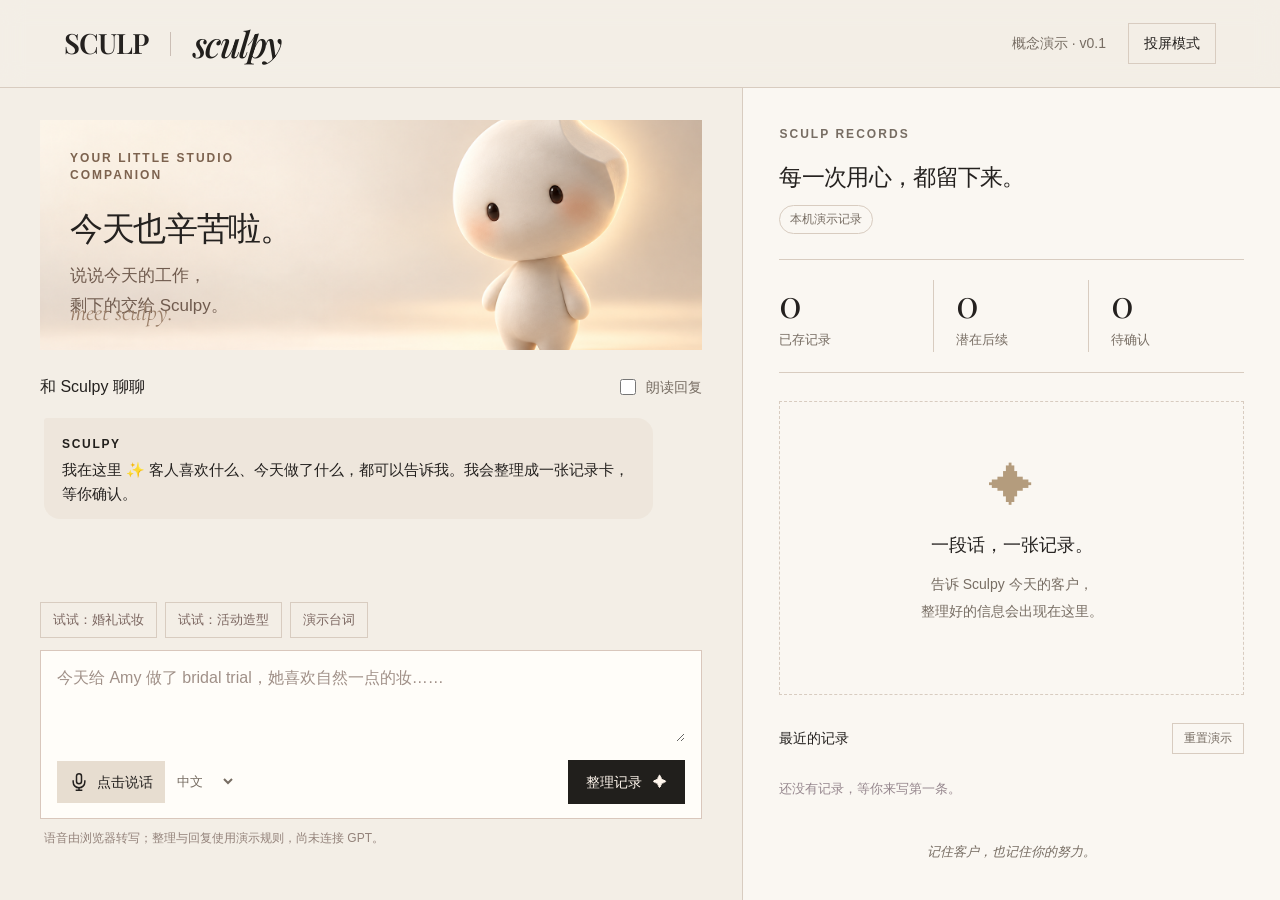
==== index.html @ 555a1225 "Build single-page Sculpy voice demo in SCULP Studio style" ====
<!doctype html>
<html lang="zh-CN">
<head>
  <meta charset="UTF-8"><meta name="viewport" content="width=device-width, initial-scale=1">
  <meta name="theme-color" content="#722f46">
  <title>Sculpy · SCULP 的小助手</title>
  <meta name="description" content="和 Sculpy 说说今天的工作，一起记住每一次用心。SCULP 内部概念演示。">
  <link rel="icon" href="favicon.svg" type="image/svg+xml">
  <link rel="stylesheet" href="styles.css">
  <script src="parser.js" defer></script><script src="app.js" defer></script>
</head>
<body>
  <header class="topbar">
    <a class="brand" href="./" aria-label="Sculpy 首页">SCULP<span class="brand-line"></span><span class="brand-name">sculpy</span></a>
    <div class="header-tools"><span class="demo-label">概念演示 · v0.1</span><button id="presentation" class="quiet">投屏模式</button></div>
  </header>
  <main class="workspace">
    <section class="assistant-side" aria-label="与 Sculpy 对话">
      <div class="welcome">
        <img src="assets/sculpy.png" alt="奶油色的小精灵 Sculpy" class="character" width="1672" height="941">
        <div class="welcome-copy"><span class="eyebrow">YOUR LITTLE STUDIO COMPANION</span><h1>今天也辛苦啦。</h1><p>说说今天的工作，<br>剩下的交给 Sculpy。</p></div>
        <span class="image-caption">meet sculpy.</span>
      </div>
      <div class="chat-wrap">
        <div class="section-heading"><h2>和 Sculpy 聊聊</h2><label class="voice-option"><input type="checkbox" id="speak"> 朗读回复</label></div>
        <div id="messages" class="messages" role="log" aria-live="polite"><div class="message assistant"><span class="speaker">SCULPY</span><p>我在这里 ✨ 客人喜欢什么、今天做了什么，都可以告诉我。我会整理成一张记录卡，等你确认。</p></div></div>
        <div class="examples"><button data-example="bridal">试试：婚礼试妆</button><button data-example="event">试试：活动造型</button><button id="guide-button">演示台词</button></div>
        <form id="chat-form" class="composer">
          <label class="sr-only" for="input">工作记录</label><textarea id="input" placeholder="今天给 Amy 做了 bridal trial，她喜欢自然一点的妆……" rows="3" maxlength="4000"></textarea>
          <div class="composer-actions"><div class="record-controls"><button type="button" id="mic" class="mic" aria-label="开始语音输入"><svg viewBox="0 0 24 24" width="20" height="20" fill="none" stroke="currentColor" stroke-width="1.8" aria-hidden="true"><rect x="9" y="2" width="6" height="12" rx="3"/><path d="M5 10v2a7 7 0 0 0 14 0v-2M12 19v3M8 22h8"/></svg><span id="mic-label">点击说话</span></button><select id="language" aria-label="语音识别语言"><option value="zh-CN">中文</option><option value="en-CA">English</option></select></div><button type="submit" id="send" class="primary">整理记录 <span aria-hidden="true">✦</span></button></div>
        </form>
        <p id="status" class="status" role="status">语音由浏览器转写；整理与回复使用演示规则，尚未连接 GPT。</p>
      </div>
    </section>
    <aside class="records-side" aria-label="工作记录预览">
      <div class="record-top"><div><span class="eyebrow">SCULP RECORDS</span><h2>每一次用心，都留下来。</h2></div><span class="local-badge">本机演示记录</span></div>
      <div class="metrics"><div><strong id="count">0</strong><span>已存记录</span></div><div><strong id="followup-count">0</strong><span>潜在后续</span></div><div><strong id="draft-count">0</strong><span>待确认</span></div></div>
      <div id="empty" class="empty"><span class="empty-symbol" aria-hidden="true">✦</span><h3>一段话，一张记录。</h3><p>告诉 Sculpy 今天的客户，<br>整理好的信息会出现在这里。</p></div>
      <form id="record-form" class="record-card" hidden>
        <div class="card-heading"><span id="record-state" class="record-state">待你确认</span><span id="record-number">WORK LOG</span></div>
        <label class="field name-field">客户姓名<input id="customer" required maxlength="100" placeholder="请输入客户姓名"></label>
        <div class="field-grid"><label class="field">服务项目<select id="service"><option value="">待补充</option><option>Bridal Trial</option><option>Wedding-day Styling</option><option>Event Styling</option><option>Photoshoot Styling</option><option>Personal Styling</option></select></label><label class="field">负责人<select id="staff"><option>Miranda</option><option>Yuki</option><option>Mira</option><option>Angelina</option><option>Elaine</option><option>Giselle</option><option>其他</option></select></label><label class="field">服务日期<input type="date" id="service-date" required></label><label class="field">婚礼日期<input type="date" id="wedding-date"></label></div>
        <label class="field">客户偏好<textarea id="preferences" rows="2" placeholder="没有提到的内容，留空即可" maxlength="1000"></textarea></label>
        <label class="field">潜在后续<textarea id="needs" rows="2" placeholder="例如：妈妈造型、公司年会" maxlength="1000"></textarea></label>
        <details class="original"><summary>查看原始输入</summary><p id="raw-text"></p></details>
        <p id="missing" class="missing"></p>
        <button id="save" type="submit" class="save">确认并保存</button>
        <p class="save-note">保存在当前浏览器，不会写入公司后台。</p>
      </form>
      <div class="history-heading"><h3>最近的记录</h3><button id="reset" class="quiet light">重置演示</button></div><div id="history" class="history"><p class="history-empty">还没有记录，等你来写第一条。</p></div>
      <p class="records-footer">记住客户，也记住你的努力。</p>
    </aside>
  </main>
  <dialog id="guide"><div class="dialog-heading"><h2>现场可以这样说</h2><button id="close-guide" class="quiet">关闭</button></div><p class="guide-script">“Sculpy，今天给 Amy 做了 bridal trial，她喜欢自然一点的妆，眼妆不要太重。婚礼是 2026 年 11 月 8 号，她妈妈可能也要做造型。”</p><ol><li>点「点击说话」，首次使用允许麦克风。</li><li>说完再点一次，检查转写后点「整理记录」。</li><li>确认右侧信息，再点「确认并保存」。</li></ol><p>麦克风不可用时，点「试试：婚礼试妆」使用示例文字。Chrome 桌面版优先；语音识别可能需要网络。识别内容可能由浏览器供应商处理。</p><p class="guide-limit">这是一款预设概念 Demo：真实语音转写 + 演示规则整理 + 本机保存。请使用虚构客户资料；没有员工登录、图片识别、GPT 或公司数据库连接。</p></dialog>
  <div id="toast" class="toast" role="status" hidden></div>
</body></html>
---- styles.css ----
@import url('https://fonts.googleapis.com/css2?family=Playfair+Display:wght@500;600&family=Cormorant+Garamond:ital,wght@0,500;1,500&display=swap');
:root{--wine:#211f1c;--ink:#24211f;--muted:#776d63;--cream:#f3eee6;--line:#d8ccc0;--serif:'Playfair Display',Georgia,'Times New Roman',serif}*{box-sizing:border-box}body{margin:0;background:var(--cream);color:var(--ink);font-family:Arial,Helvetica,sans-serif;font-size:16px;line-height:1.6}button,input,textarea,select{font:inherit}button{cursor:pointer}button:disabled{cursor:wait;opacity:.55}button:focus-visible,a:focus-visible,summary:focus-visible{outline:3px solid #c88957;outline-offset:4px}input:focus-visible,textarea:focus-visible,select:focus-visible{outline:2px solid #b88765;outline-offset:2px}button{transition:background .2s,transform .2s}.topbar{height:88px;padding:0 5vw;display:flex;justify-content:space-between;align-items:center;border-bottom:1px solid var(--line)}.brand{display:flex;align-items:center;gap:22px;text-decoration:none;color:var(--ink);font-family:var(--serif);font-size:28px;letter-spacing:.14em}.brand-line{height:24px;width:1px;background:#cbbeb5}.brand-name{font-style:italic;letter-spacing:-.05em;font-size:36px;color:var(--wine)}.header-tools{display:flex;align-items:center;gap:22px}.demo-label{font-size:14px;color:var(--muted)}.quiet{border:1px solid var(--line);background:transparent;border-radius:30px;padding:8px 15px;font-size:14px;color:var(--ink)}.quiet:hover{background:#eee4da}.workspace{max-width:1500px;margin:auto;display:grid;grid-template-columns:minmax(0,1.16fr) minmax(380px,.84fr);min-height:calc(100vh - 88px)}.assistant-side{padding:32px 40px 28px;min-width:0}.welcome{height:280px;border-radius:16px;overflow:hidden;position:relative;background:#efe1d0}.character{width:100%;height:100%;display:block;object-fit:cover;object-position:center}.welcome-copy{position:absolute;top:42px;left:30px;max-width:55%}.eyebrow{font-size:12px;letter-spacing:.17em;font-weight:600;line-height:1.4;display:block}.welcome-copy .eyebrow{font-size:11px;color:#7c624e;max-width:220px}.welcome h1{font-size:clamp(25px,2.6vw,36px);line-height:1.35;font-weight:500;margin:20px 0 12px;letter-spacing:-.04em}.welcome p{font-size:17px;line-height:1.8;margin:0;color:#705b4e}.image-caption{position:absolute;bottom:18px;left:30px;color:#9a7e68;font-size:24px;font-family:var(--serif);font-style:italic}.chat-wrap{padding-top:24px}.section-heading{display:flex;justify-content:space-between;align-items:center;gap:16px}.section-heading h2{font-size:16px;font-weight:500;margin:0}.voice-option{font-size:14px;color:var(--muted);display:flex;align-items:center;gap:7px}.voice-option input{accent-color:var(--wine);width:16px;height:16px}.messages{height:190px;overflow:auto;padding:18px 4px 8px;scroll-behavior:smooth}.message{max-width:93%;padding:13px 18px;border-radius:14px;margin-bottom:12px;font-size:15px}.message p{margin:3px 0 0;white-space:pre-wrap;overflow-wrap:anywhere}.speaker{font-size:11px;font-weight:600;letter-spacing:.14em;color:var(--wine)}.assistant{background:#f1e8e2;border-radius:3px 16px 16px 16px}.user{margin-left:auto;background:var(--wine);color:#fff6ed;border-radius:16px 3px 16px 16px}.user .speaker{color:#e5c7cf}.examples{display:flex;gap:8px;flex-wrap:wrap;margin:12px 0}.examples button{font-size:13px;padding:7px 12px;border:1px solid var(--line);background:transparent;color:#7b6660;border-radius:24px}.examples button:hover{background:#efe3da}.composer{border:1px solid #d9c7bc;background:#fffdf9;border-radius:18px;padding:14px 16px;box-shadow:0 4px 16px #5c322606}.composer textarea{border:0;background:transparent;color:var(--ink);width:100%;resize:vertical;min-height:65px;max-height:200px;line-height:1.6;font-size:16px;padding:0}.composer textarea:focus{outline:0}.composer:focus-within{border-color:var(--wine);box-shadow:0 0 0 2px #722f4610}textarea::placeholder{color:#a09088}.composer-actions{display:flex;justify-content:space-between;align-items:center;gap:10px;margin-top:10px}.record-controls{display:flex;gap:8px;align-items:center}.mic{display:flex;align-items:center;gap:8px;border:0;background:#f1e7df;border-radius:12px;padding:10px 12px;color:var(--wine);font-size:14px}.mic.active{background:var(--wine);color:white;animation:pulse 1.5s infinite}.record-controls select{background:transparent;border:0;color:var(--muted);font-size:13px;max-width:83px}.primary{background:var(--wine);color:#fff6ed;border:0;border-radius:12px;padding:11px 18px;font-size:14px}.primary span{margin-left:8px}.primary:hover{background:#5f2339}.status{font-size:12px;color:#93827a;margin:10px 4px 0;min-height:20px}.status.error{color:#a63342}.records-side{background:#312c30;color:#faf4ee;padding:38px 36px 28px;min-width:0}.record-top .eyebrow{color:#c7aaa9}.record-top h2{font-size:23px;line-height:1.5;font-weight:400;letter-spacing:-.03em;margin:16px 0 12px}.local-badge{display:inline-block;font-size:12px;color:#c8b8b8;padding:4px 10px;border:1px solid #635055;border-radius:30px}.metrics{display:grid;grid-template-columns:repeat(3,1fr);margin:25px 0 28px;padding:20px 0;border-top:1px solid #51454b;border-bottom:1px solid #51454b}.metrics div{border-right:1px solid #51454b;padding-left:22px}.metrics div:first-child{padding-left:0}.metrics div:last-child{border:0}.metrics strong{display:block;font-family:var(--serif);font-size:38px;font-weight:400;line-height:1.2}.metrics span{font-size:13px;color:#b7a9ac}.empty{text-align:center;border:1px dashed #66545b;border-radius:16px;padding:45px 15px 50px;min-height:294px;color:#c4b4b7}.empty-symbol{font-size:45px;color:#c69caa;font-family:var(--serif)}.empty h3{font-size:18px;font-weight:400;color:#eee0dd;margin:12px 0}.empty p{font-size:14px;margin:0;line-height:1.9}.record-card{background:#fffaf5;color:var(--ink);border-radius:16px;padding:22px;animation:appear .4s ease;box-shadow:0 15px 35px #0002}.card-heading{display:flex;justify-content:space-between;align-items:center;margin-bottom:14px;font-size:11px;color:#a28a7c;letter-spacing:.1em}.record-state{border-radius:5px;background:#f2e5d2;color:#986f35;padding:4px 8px;font-size:12px;letter-spacing:0}.record-state.saved{background:#e2eee6;color:#356d52}.field{display:block;font-size:12px;color:#8d7771;margin-bottom:14px}.field input,.field textarea,.field select{display:block;width:100%;background:transparent;color:var(--ink);border:0;border-bottom:1px solid #ddcec5;border-radius:0;font-size:14px;padding:6px 0;min-height:35px}.field textarea{resize:vertical;max-height:180px;min-height:44px}.name-field input{font-size:26px;line-height:1.4;font-family:var(--serif)}.field-grid{display:grid;grid-template-columns:1fr 1fr;gap:0 18px}.original{font-size:12px;color:#9b847b;border-top:1px solid #e9ddd5;padding-top:8px}.original summary{cursor:pointer}.original p{white-space:pre-wrap;overflow-wrap:anywhere;max-height:160px;overflow:auto}.missing{font-size:12px;color:#986f35;min-height:18px}.save{border:0;background:var(--wine);color:#fff6ed;border-radius:10px;padding:11px;width:100%;font-size:15px}.save:hover{background:#5f2339}.save-note{font-size:11px;color:#a59389;text-align:center;margin:9px 0 0}.history-heading{display:flex;justify-content:space-between;align-items:center;margin:28px 0 12px}.history-heading h3{font-size:14px;font-weight:400;margin:0}.light{border-color:#66535b;color:#c6b8bd;padding:5px 11px;font-size:12px}.light:hover{background:#51414a}.history-empty{font-size:13px;color:#96878e}.history-item{display:flex;align-items:center;justify-content:space-between;gap:12px;width:100%;background:transparent;border:0;border-top:1px solid #51454b;padding:14px 0;color:#ede3df;text-align:left}.history-item:hover{background:#ffffff06}.history-item strong{font-size:15px;font-weight:500}.history-item small{display:block;font-size:12px;color:#b8a7ae;margin-top:3px}.history-item time{font-size:12px;color:#b8a7ae}.history{max-height:245px;overflow:auto}.records-footer{font-family:var(--serif);font-style:italic;color:#a88e97;font-size:13px;text-align:center;margin:28px 0 0}dialog{border:0;border-radius:18px;background:#fffaf5;color:var(--ink);max-width:600px;width:calc(100% - 32px);padding:28px;box-shadow:0 20px 100px #0005}dialog::backdrop{background:#221a21a6;backdrop-filter:blur(4px)}.dialog-heading{display:flex;justify-content:space-between;gap:15px;align-items:center}.dialog-heading h2{font-size:20px;font-weight:500;margin:0}.guide-script{background:#f1e7df;padding:20px;border-radius:12px;line-height:1.9}dialog p,dialog li{font-size:14px}.guide-limit{color:#927971;border-top:1px solid var(--line);padding-top:14px}.toast{position:fixed;bottom:26px;left:50%;transform:translateX(-50%);background:#fdf5e9;color:var(--wine);padding:14px 24px;border-radius:50px;box-shadow:0 6px 40px #0003;font-size:14px;z-index:10;max-width:90%;text-align:center}.sr-only{position:absolute;width:1px;height:1px;overflow:hidden;clip:rect(0,0,0,0)}[hidden]{display:none!important}.presenting .topbar{height:68px}.presenting .workspace{max-width:1600px}.presenting .assistant-side{padding-top:24px}.presenting .welcome{height:235px}.presenting .messages{height:230px}.presenting .message{font-size:18px}.presenting .status{font-size:13px}@keyframes pulse{50%{box-shadow:0 0 0 6px #722f4620}}@keyframes appear{from{opacity:0;transform:translateY(8px)}to{opacity:1;transform:translateY(0)}}@media(min-width:1500px){.assistant-side{padding:40px 50px}.welcome{height:310px}.messages{height:225px}}@media(max-width:900px){.workspace{grid-template-columns:minmax(0,1fr) minmax(320px,.85fr)}.assistant-side{padding:24px}.records-side{padding:30px 24px}.welcome{height:250px}.welcome-copy{left:20px;top:28px}.welcome-copy .eyebrow{font-size:10px;max-width:140px}.welcome h1{font-size:25px}.welcome p{font-size:15px}.composer-actions{align-items:flex-end}.record-controls{gap:4px}.mic{padding:10px 8px}.primary{padding:11px 12px}.record-top h2{font-size:20px}.field-grid{gap:0 12px}}@media(max-width:720px){.topbar{height:72px;padding:0 20px}.brand{font-size:23px;gap:14px}.brand-name{font-size:30px}.header-tools{gap:8px}.demo-label{font-size:11px}.header-tools .quiet{display:none}.workspace{display:block}.assistant-side{padding:20px}.welcome{height:240px}.welcome-copy{top:30px;left:24px}.welcome-copy .eyebrow{max-width:160px}.welcome h1{font-size:28px}.welcome p{font-size:16px}.messages{height:180px}.records-side{padding:30px 24px}.record-top h2{font-size:23px}.metrics{margin:20px 0}.empty{min-height:190px;padding:25px}.record-card{max-width:550px;margin:auto}.history{max-height:260px}.status{font-size:12px}.composer textarea{font-size:16px}.field input,.field textarea,.field select{font-size:16px}}@media(prefers-reduced-motion:reduce){*,*::before,*::after{animation:none!important;transition:none!important;scroll-behavior:auto!important}}

/* SCULP Studio: ivory, paper, charcoal; a quiet single-page workspace. */
.topbar{background:rgba(243,238,230,.65);backdrop-filter:blur(12px)}.brand{letter-spacing:-.035em;font-weight:600}.brand-name{font-family:var(--serif);font-weight:500}.welcome,.composer,.record-card,.empty{border-radius:0;box-shadow:none}.welcome{height:230px}.welcome-copy{top:30px}.welcome h1{font-family:var(--serif)}.image-caption{font-family:"Cormorant Garamond",Georgia,serif}.records-side{background:#faf7f2;color:var(--ink);border-left:1px solid var(--line)}.record-top .eyebrow,.local-badge{color:var(--muted)}.record-top h2{font-family:var(--serif);font-weight:500}.local-badge{border-color:var(--line)}.metrics{border-color:var(--line)}.metrics div{border-color:var(--line)}.metrics span,.history-item small,.history-item time{color:var(--muted)}.empty{border-color:var(--line);color:var(--muted)}.empty-symbol{color:#b49c7d}.empty h3{color:var(--ink)}.record-card{border:1px solid var(--line);background:#fffaf4}.history-item{border-color:var(--line);color:var(--ink)}.history-item:hover{background:#e7ddd040}.light{border-color:var(--line);color:var(--muted)}.light:hover{background:#e7ddd0}.records-footer{color:var(--muted)}.assistant{background:#e7ddd075}.user{background:#211f1c}.user .speaker{color:#d4bea2}.primary,.save{border-radius:0;background:#211f1c}.primary:hover,.save:hover{background:#d4bea2;color:#24211f}.mic{border-radius:0;color:var(--ink);background:#e7ddd0}.mic.active{background:#211f1c}.quiet,.examples button{border-radius:0}.welcome-copy .eyebrow{font-size:12px}.eyebrow,.speaker{font-size:12px}.field{font-size:14px}.status,.save-note,.card-heading{font-size:12px}.presenting .welcome{height:230px}@media(max-width:720px){.records-side{border-left:0;border-top:1px solid var(--line)}.welcome{height:240px}.welcome-copy .eyebrow{font-size:11px}.field-grid{gap:0 12px}}
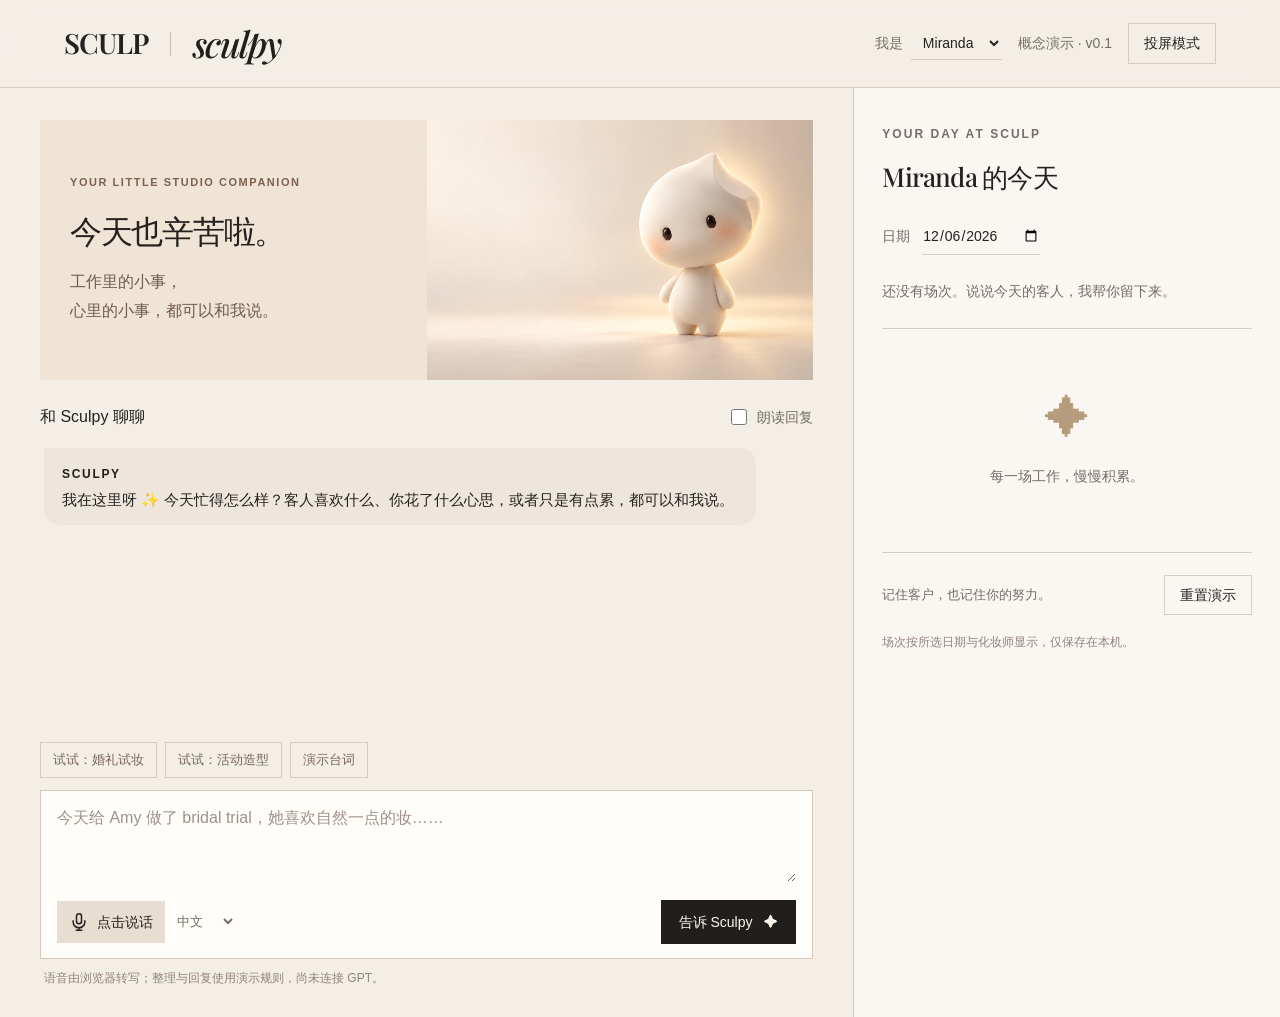
==== commit 04388be7: "Make Sculpy companion-first with automatic daily staff sessions; fix overlapping welcome text" ====
--- a/index.html
+++ b/index.html
@@ -2,7 +2,7 @@
 <html lang="zh-CN">
 <head>
   <meta charset="UTF-8"><meta name="viewport" content="width=device-width, initial-scale=1">
-  <meta name="theme-color" content="#722f46">
+  <meta name="theme-color" content="#f3eee6">
   <title>Sculpy · SCULP 的小助手</title>
   <meta name="description" content="和 Sculpy 说说今天的工作，一起记住每一次用心。SCULP 内部概念演示。">
   <link rel="icon" href="favicon.svg" type="image/svg+xml">
@@ -12,45 +12,34 @@
 <body>
   <header class="topbar">
     <a class="brand" href="./" aria-label="Sculpy 首页">SCULP<span class="brand-line"></span><span class="brand-name">sculpy</span></a>
-    <div class="header-tools"><span class="demo-label">概念演示 · v0.1</span><button id="presentation" class="quiet">投屏模式</button></div>
+    <div class="header-tools"><label class="user-picker">我是 <select id="current-staff" aria-label="当前化妆师"><option>Miranda</option><option>Yuki</option><option>Mira</option><option>Angelina</option><option>Elaine</option><option>Giselle</option></select></label><span class="demo-label">概念演示 · v0.1</span><button id="presentation" class="quiet">投屏模式</button></div>
   </header>
   <main class="workspace">
     <section class="assistant-side" aria-label="与 Sculpy 对话">
       <div class="welcome">
         <img src="assets/sculpy.png" alt="奶油色的小精灵 Sculpy" class="character" width="1672" height="941">
-        <div class="welcome-copy"><span class="eyebrow">YOUR LITTLE STUDIO COMPANION</span><h1>今天也辛苦啦。</h1><p>说说今天的工作，<br>剩下的交给 Sculpy。</p></div>
-        <span class="image-caption">meet sculpy.</span>
+        <div class="welcome-copy"><span class="eyebrow">YOUR LITTLE STUDIO COMPANION</span><h1>今天也辛苦啦。</h1><p>工作里的小事，<br>心里的小事，都可以和我说。</p></div>
+        
       </div>
       <div class="chat-wrap">
         <div class="section-heading"><h2>和 Sculpy 聊聊</h2><label class="voice-option"><input type="checkbox" id="speak"> 朗读回复</label></div>
-        <div id="messages" class="messages" role="log" aria-live="polite"><div class="message assistant"><span class="speaker">SCULPY</span><p>我在这里 ✨ 客人喜欢什么、今天做了什么，都可以告诉我。我会整理成一张记录卡，等你确认。</p></div></div>
+        <div id="messages" class="messages" role="log" aria-live="polite"><div class="message assistant"><span class="speaker">SCULPY</span><p>我在这里呀 ✨ 今天忙得怎么样？客人喜欢什么、你花了什么心思，或者只是有点累，都可以和我说。</p></div></div>
         <div class="examples"><button data-example="bridal">试试：婚礼试妆</button><button data-example="event">试试：活动造型</button><button id="guide-button">演示台词</button></div>
         <form id="chat-form" class="composer">
           <label class="sr-only" for="input">工作记录</label><textarea id="input" placeholder="今天给 Amy 做了 bridal trial，她喜欢自然一点的妆……" rows="3" maxlength="4000"></textarea>
-          <div class="composer-actions"><div class="record-controls"><button type="button" id="mic" class="mic" aria-label="开始语音输入"><svg viewBox="0 0 24 24" width="20" height="20" fill="none" stroke="currentColor" stroke-width="1.8" aria-hidden="true"><rect x="9" y="2" width="6" height="12" rx="3"/><path d="M5 10v2a7 7 0 0 0 14 0v-2M12 19v3M8 22h8"/></svg><span id="mic-label">点击说话</span></button><select id="language" aria-label="语音识别语言"><option value="zh-CN">中文</option><option value="en-CA">English</option></select></div><button type="submit" id="send" class="primary">整理记录 <span aria-hidden="true">✦</span></button></div>
+          <div class="composer-actions"><div class="record-controls"><button type="button" id="mic" class="mic" aria-label="开始语音输入"><svg viewBox="0 0 24 24" width="20" height="20" fill="none" stroke="currentColor" stroke-width="1.8" aria-hidden="true"><rect x="9" y="2" width="6" height="12" rx="3"/><path d="M5 10v2a7 7 0 0 0 14 0v-2M12 19v3M8 22h8"/></svg><span id="mic-label">点击说话</span></button><select id="language" aria-label="语音识别语言"><option value="zh-CN">中文</option><option value="en-CA">English</option></select></div><button type="submit" id="send" class="primary">告诉 Sculpy <span aria-hidden="true">✦</span></button></div>
         </form>
         <p id="status" class="status" role="status">语音由浏览器转写；整理与回复使用演示规则，尚未连接 GPT。</p>
       </div>
     </section>
-    <aside class="records-side" aria-label="工作记录预览">
-      <div class="record-top"><div><span class="eyebrow">SCULP RECORDS</span><h2>每一次用心，都留下来。</h2></div><span class="local-badge">本机演示记录</span></div>
-      <div class="metrics"><div><strong id="count">0</strong><span>已存记录</span></div><div><strong id="followup-count">0</strong><span>潜在后续</span></div><div><strong id="draft-count">0</strong><span>待确认</span></div></div>
-      <div id="empty" class="empty"><span class="empty-symbol" aria-hidden="true">✦</span><h3>一段话，一张记录。</h3><p>告诉 Sculpy 今天的客户，<br>整理好的信息会出现在这里。</p></div>
-      <form id="record-form" class="record-card" hidden>
-        <div class="card-heading"><span id="record-state" class="record-state">待你确认</span><span id="record-number">WORK LOG</span></div>
-        <label class="field name-field">客户姓名<input id="customer" required maxlength="100" placeholder="请输入客户姓名"></label>
-        <div class="field-grid"><label class="field">服务项目<select id="service"><option value="">待补充</option><option>Bridal Trial</option><option>Wedding-day Styling</option><option>Event Styling</option><option>Photoshoot Styling</option><option>Personal Styling</option></select></label><label class="field">负责人<select id="staff"><option>Miranda</option><option>Yuki</option><option>Mira</option><option>Angelina</option><option>Elaine</option><option>Giselle</option><option>其他</option></select></label><label class="field">服务日期<input type="date" id="service-date" required></label><label class="field">婚礼日期<input type="date" id="wedding-date"></label></div>
-        <label class="field">客户偏好<textarea id="preferences" rows="2" placeholder="没有提到的内容，留空即可" maxlength="1000"></textarea></label>
-        <label class="field">潜在后续<textarea id="needs" rows="2" placeholder="例如：妈妈造型、公司年会" maxlength="1000"></textarea></label>
-        <details class="original"><summary>查看原始输入</summary><p id="raw-text"></p></details>
-        <p id="missing" class="missing"></p>
-        <button id="save" type="submit" class="save">确认并保存</button>
-        <p class="save-note">保存在当前浏览器，不会写入公司后台。</p>
-      </form>
-      <div class="history-heading"><h3>最近的记录</h3><button id="reset" class="quiet light">重置演示</button></div><div id="history" class="history"><p class="history-empty">还没有记录，等你来写第一条。</p></div>
-      <p class="records-footer">记住客户，也记住你的努力。</p>
+    <aside class="records-side" aria-label="当天的工作场次">
+      <div class="record-top"><span class="eyebrow">YOUR DAY AT SCULP</span><h2 id="day-heading">Miranda 的今天</h2><label class="day-picker">日期 <input type="date" id="day" required></label></div>
+      <p class="day-summary" id="day-summary">今天还没有场次。慢慢来，我陪你。</p>
+      <div id="sessions" class="sessions" aria-live="polite"></div>
+      <div class="day-footer"><p>记住客户，也记住你的努力。</p><button id="reset" class="quiet">重置演示</button></div>
+      <p class="local-note">场次按所选日期与化妆师显示，仅保存在本机。</p>
     </aside>
   </main>
-  <dialog id="guide"><div class="dialog-heading"><h2>现场可以这样说</h2><button id="close-guide" class="quiet">关闭</button></div><p class="guide-script">“Sculpy，今天给 Amy 做了 bridal trial，她喜欢自然一点的妆，眼妆不要太重。婚礼是 2026 年 11 月 8 号，她妈妈可能也要做造型。”</p><ol><li>点「点击说话」，首次使用允许麦克风。</li><li>说完再点一次，检查转写后点「整理记录」。</li><li>确认右侧信息，再点「确认并保存」。</li></ol><p>麦克风不可用时，点「试试：婚礼试妆」使用示例文字。Chrome 桌面版优先；语音识别可能需要网络。识别内容可能由浏览器供应商处理。</p><p class="guide-limit">这是一款预设概念 Demo：真实语音转写 + 演示规则整理 + 本机保存。请使用虚构客户资料；没有员工登录、图片识别、GPT 或公司数据库连接。</p></dialog>
+  <dialog id="guide"><div class="dialog-heading"><h2>和 Sculpy 说说话</h2><button id="close-guide" class="quiet">关闭</button></div><p class="guide-script">“Sculpy，今天给 Amy 做了 bridal trial，她喜欢自然一点的妆，眼妆不要太重。婚礼是 2026 年 11 月 8 号，她妈妈可能也要做造型。今天真的有点累。”</p><ol><li>选好化妆师和日期。</li><li>点击说话，说完再点停止，然后点「告诉 Sculpy」。</li><li>Sculpy 回应你，工作场次自动出现在右侧；需要时再展开修改。</li></ol><p>也可以只说：“今天好累，感觉自己做得不够好。” Sculpy 会陪你聊，不会凭空增加一场工作。</p><p class="guide-limit">概念 Demo：浏览器真实语音转写、预设规则回复、本机保存；尚未连接 GPT 或公司后台。请使用虚构客户资料。</p></dialog>
   <div id="toast" class="toast" role="status" hidden></div>
 </body></html>
--- a/styles.css
+++ b/styles.css
@@ -3,3 +3,16 @@
 
 /* SCULP Studio: ivory, paper, charcoal; a quiet single-page workspace. */
 .topbar{background:rgba(243,238,230,.65);backdrop-filter:blur(12px)}.brand{letter-spacing:-.035em;font-weight:600}.brand-name{font-family:var(--serif);font-weight:500}.welcome,.composer,.record-card,.empty{border-radius:0;box-shadow:none}.welcome{height:230px}.welcome-copy{top:30px}.welcome h1{font-family:var(--serif)}.image-caption{font-family:"Cormorant Garamond",Georgia,serif}.records-side{background:#faf7f2;color:var(--ink);border-left:1px solid var(--line)}.record-top .eyebrow,.local-badge{color:var(--muted)}.record-top h2{font-family:var(--serif);font-weight:500}.local-badge{border-color:var(--line)}.metrics{border-color:var(--line)}.metrics div{border-color:var(--line)}.metrics span,.history-item small,.history-item time{color:var(--muted)}.empty{border-color:var(--line);color:var(--muted)}.empty-symbol{color:#b49c7d}.empty h3{color:var(--ink)}.record-card{border:1px solid var(--line);background:#fffaf4}.history-item{border-color:var(--line);color:var(--ink)}.history-item:hover{background:#e7ddd040}.light{border-color:var(--line);color:var(--muted)}.light:hover{background:#e7ddd0}.records-footer{color:var(--muted)}.assistant{background:#e7ddd075}.user{background:#211f1c}.user .speaker{color:#d4bea2}.primary,.save{border-radius:0;background:#211f1c}.primary:hover,.save:hover{background:#d4bea2;color:#24211f}.mic{border-radius:0;color:var(--ink);background:#e7ddd0}.mic.active{background:#211f1c}.quiet,.examples button{border-radius:0}.welcome-copy .eyebrow{font-size:12px}.eyebrow,.speaker{font-size:12px}.field{font-size:14px}.status,.save-note,.card-heading{font-size:12px}.presenting .welcome{height:230px}@media(max-width:720px){.records-side{border-left:0;border-top:1px solid var(--line)}.welcome{height:240px}.welcome-copy .eyebrow{font-size:11px}.field-grid{gap:0 12px}}
+/* Companion first; automatic daily sessions. */
+.workspace{grid-template-columns:minmax(0,1.4fr) minmax(300px,.7fr)}
+.welcome,.presenting .welcome{height:auto;min-height:250px;display:grid;grid-template-columns:1fr 1fr;align-items:center;background:#efe4d6;overflow:hidden}
+.welcome-copy{position:static;grid-column:1;grid-row:1;max-width:none;padding:28px 0 28px 30px;z-index:1}
+.welcome-copy .eyebrow{max-width:none;line-height:1.6;font-size:11px;letter-spacing:.14em}
+.welcome h1{font-size:clamp(26px,2.5vw,34px);margin:16px 0 14px;line-height:1.4}.welcome p{font-size:16px;line-height:1.85}
+.character{grid-column:2;grid-row:1;width:100%;height:260px;object-fit:cover;object-position:100% center}
+.user-picker{display:flex;align-items:center;gap:8px;color:var(--muted);font-size:14px}.user-picker select{padding:7px 8px;border:0;border-bottom:1px solid var(--line);background:transparent;color:var(--ink)}
+.messages{height:300px}.presenting .messages{height:330px}
+.records-side{padding:38px 28px}.record-top h2{font-size:26px;margin:14px 0 22px}.day-picker{display:flex;align-items:center;gap:12px;font-size:14px;color:var(--muted)}.day-picker input{background:transparent;border:0;border-bottom:1px solid var(--line);padding:6px 0;color:var(--ink);min-width:0}
+.day-summary{font-size:14px;color:var(--muted);margin:24px 0;line-height:1.8}.session-empty{text-align:center;border-top:1px solid var(--line);padding:50px 12px;color:var(--muted)}.session-empty p{font-size:14px}.session-card{border-top:1px solid var(--line);padding:22px 0}.session-title{display:flex;align-items:baseline;gap:15px}.session-index{font:italic 24px 'Cormorant Garamond',Georgia,serif;color:#a18c75}.session-title h3{font-family:var(--serif);font-size:24px;font-weight:500;margin:0}.session-service{font-size:14px;margin:4px 0 14px 37px;color:var(--muted)}.session-note{font-size:14px;margin:6px 0;color:#645950;overflow-wrap:anywhere}.session-details{font-size:13px;color:var(--muted);margin-top:15px}.session-details summary{cursor:pointer}.session-raw{font-size:14px;white-space:pre-wrap;overflow-wrap:anywhere}.session-edit{display:grid;gap:12px}.session-edit label{font-size:13px}.session-edit input,.session-edit textarea{display:block;width:100%;font-size:16px;border:1px solid var(--line);background:transparent;padding:8px;color:var(--ink)}.session-edit button{justify-self:start}.day-footer{border-top:1px solid var(--line);padding-top:22px;display:flex;align-items:center;justify-content:space-between;gap:14px}.day-footer p{font-size:13px;color:var(--muted);margin:0}.local-note{font-size:12px;color:#93827a;margin-top:18px}.header-tools{gap:16px}
+@media(max-width:1000px){.workspace{grid-template-columns:minmax(0,1.3fr) minmax(290px,.8fr)}.welcome-copy{padding-left:20px}.welcome h1{font-size:26px}.welcome p{font-size:14px}.welcome-copy .eyebrow{font-size:10px}.demo-label{display:none}}
+@media(max-width:720px){.workspace{display:block}.topbar{height:auto;min-height:76px;gap:12px;padding:16px 20px;flex-wrap:wrap}.brand{font-size:22px}.brand-name{font-size:29px}.header-tools{margin-left:auto}.welcome{min-height:225px}.welcome-copy{padding:22px 0 22px 20px}.character{height:240px}.welcome h1{font-size:25px;line-height:1.5}.welcome p{font-size:14px}.welcome-copy .eyebrow{font-size:9px}.messages{height:300px}.records-side{padding:28px 24px}.user-picker select{max-width:110px}.day-footer{flex-wrap:wrap}}
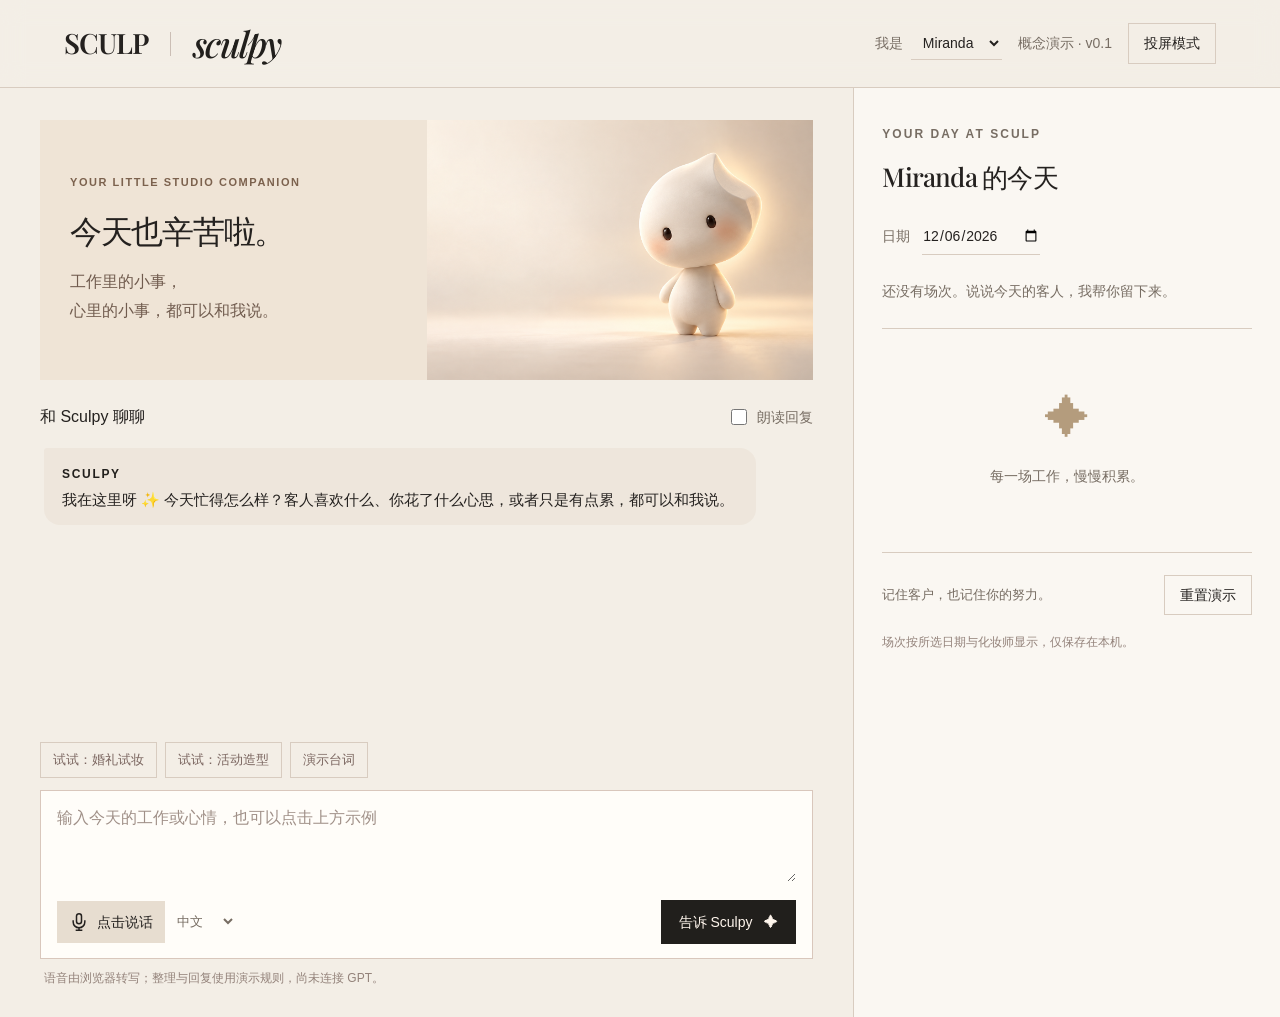
==== commit 722608b8: "Version demo assets and keep text sending available through speech failures" ====
--- a/index.html
+++ b/index.html
@@ -6,8 +6,8 @@
   <title>Sculpy · SCULP 的小助手</title>
   <meta name="description" content="和 Sculpy 说说今天的工作，一起记住每一次用心。SCULP 内部概念演示。">
   <link rel="icon" href="favicon.svg" type="image/svg+xml">
-  <link rel="stylesheet" href="styles.css">
-  <script src="parser.js" defer></script><script src="app.js" defer></script>
+  <link rel="stylesheet" href="styles.css?v=20261002-3">
+  <script src="parser.js?v=20261002-3" defer></script><script src="app.js?v=20261002-3" defer></script>
 </head>
 <body>
   <header class="topbar">
@@ -26,7 +26,7 @@
         <div id="messages" class="messages" role="log" aria-live="polite"><div class="message assistant"><span class="speaker">SCULPY</span><p>我在这里呀 ✨ 今天忙得怎么样？客人喜欢什么、你花了什么心思，或者只是有点累，都可以和我说。</p></div></div>
         <div class="examples"><button data-example="bridal">试试：婚礼试妆</button><button data-example="event">试试：活动造型</button><button id="guide-button">演示台词</button></div>
         <form id="chat-form" class="composer">
-          <label class="sr-only" for="input">工作记录</label><textarea id="input" placeholder="今天给 Amy 做了 bridal trial，她喜欢自然一点的妆……" rows="3" maxlength="4000"></textarea>
+          <label class="sr-only" for="input">工作记录</label><textarea id="input" placeholder="输入今天的工作或心情，也可以点击上方示例" rows="3" maxlength="4000"></textarea>
           <div class="composer-actions"><div class="record-controls"><button type="button" id="mic" class="mic" aria-label="开始语音输入"><svg viewBox="0 0 24 24" width="20" height="20" fill="none" stroke="currentColor" stroke-width="1.8" aria-hidden="true"><rect x="9" y="2" width="6" height="12" rx="3"/><path d="M5 10v2a7 7 0 0 0 14 0v-2M12 19v3M8 22h8"/></svg><span id="mic-label">点击说话</span></button><select id="language" aria-label="语音识别语言"><option value="zh-CN">中文</option><option value="en-CA">English</option></select></div><button type="submit" id="send" class="primary">告诉 Sculpy <span aria-hidden="true">✦</span></button></div>
         </form>
         <p id="status" class="status" role="status">语音由浏览器转写；整理与回复使用演示规则，尚未连接 GPT。</p>
